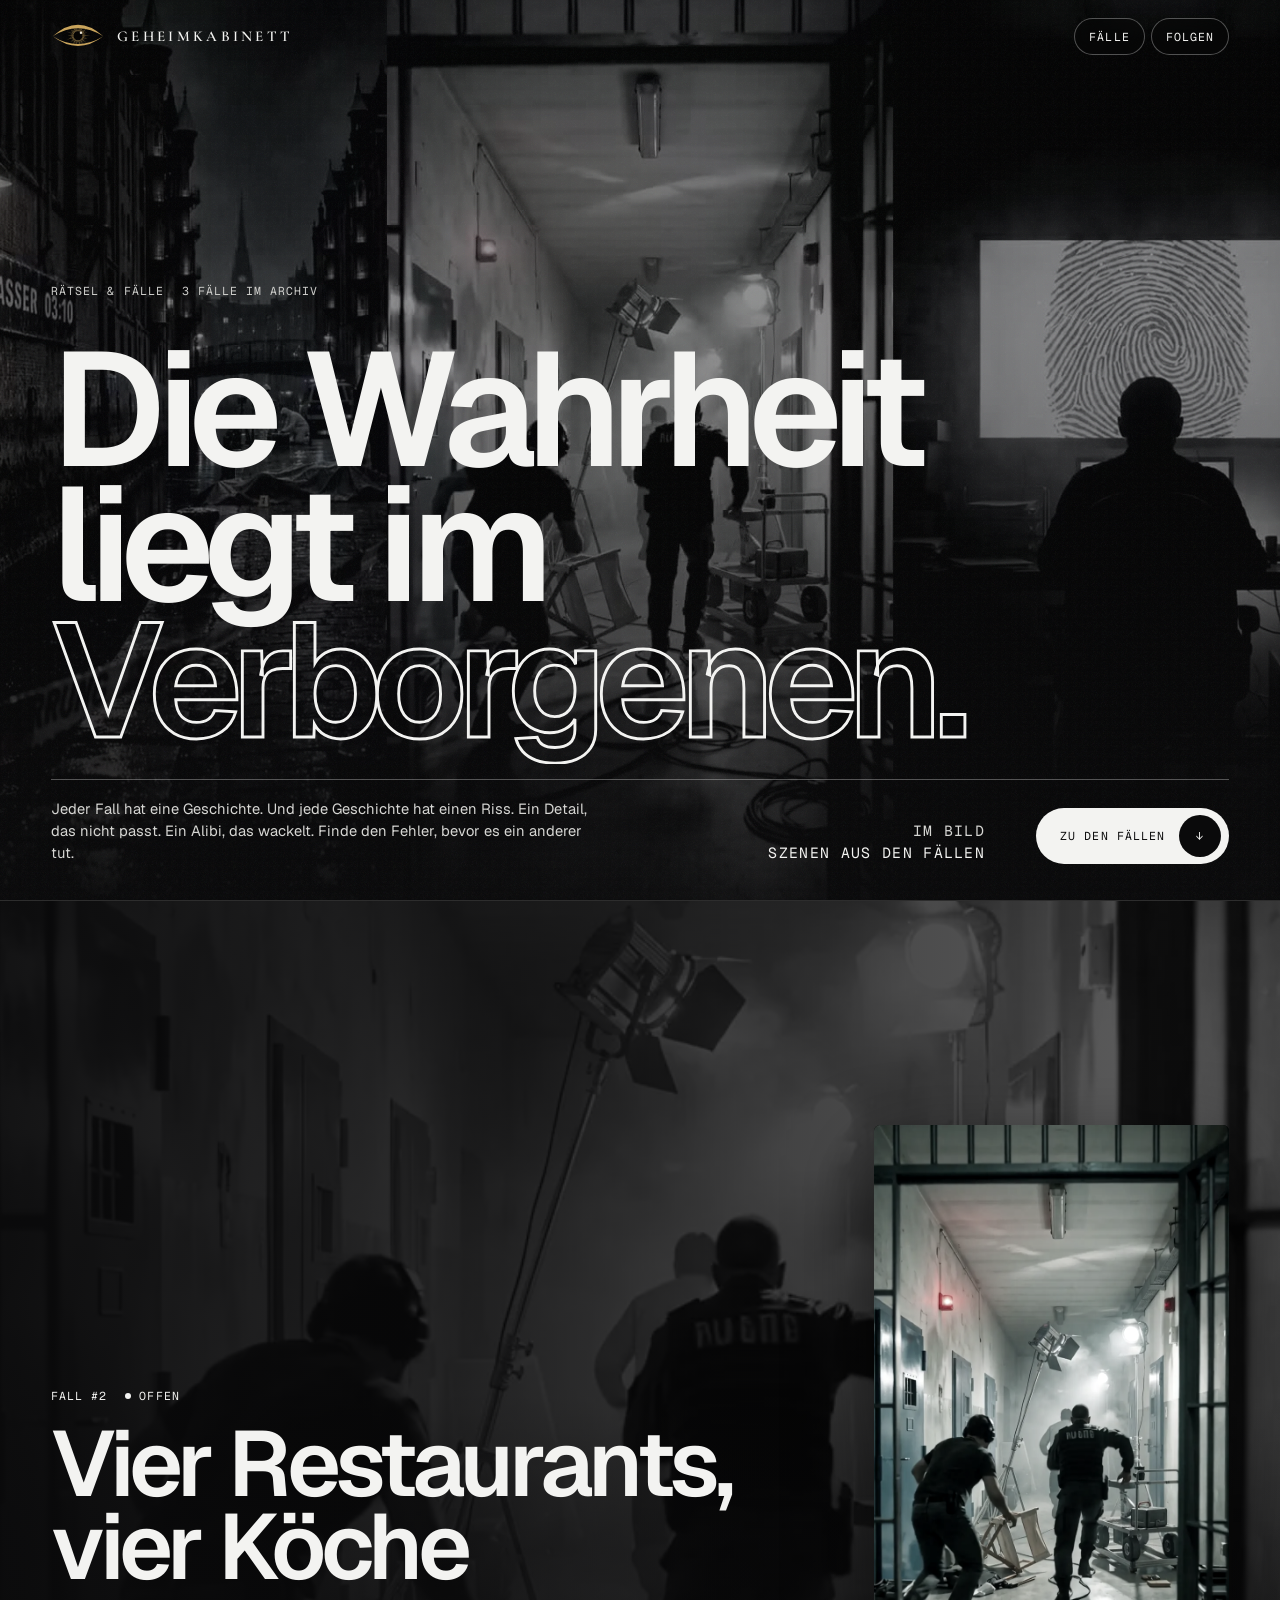
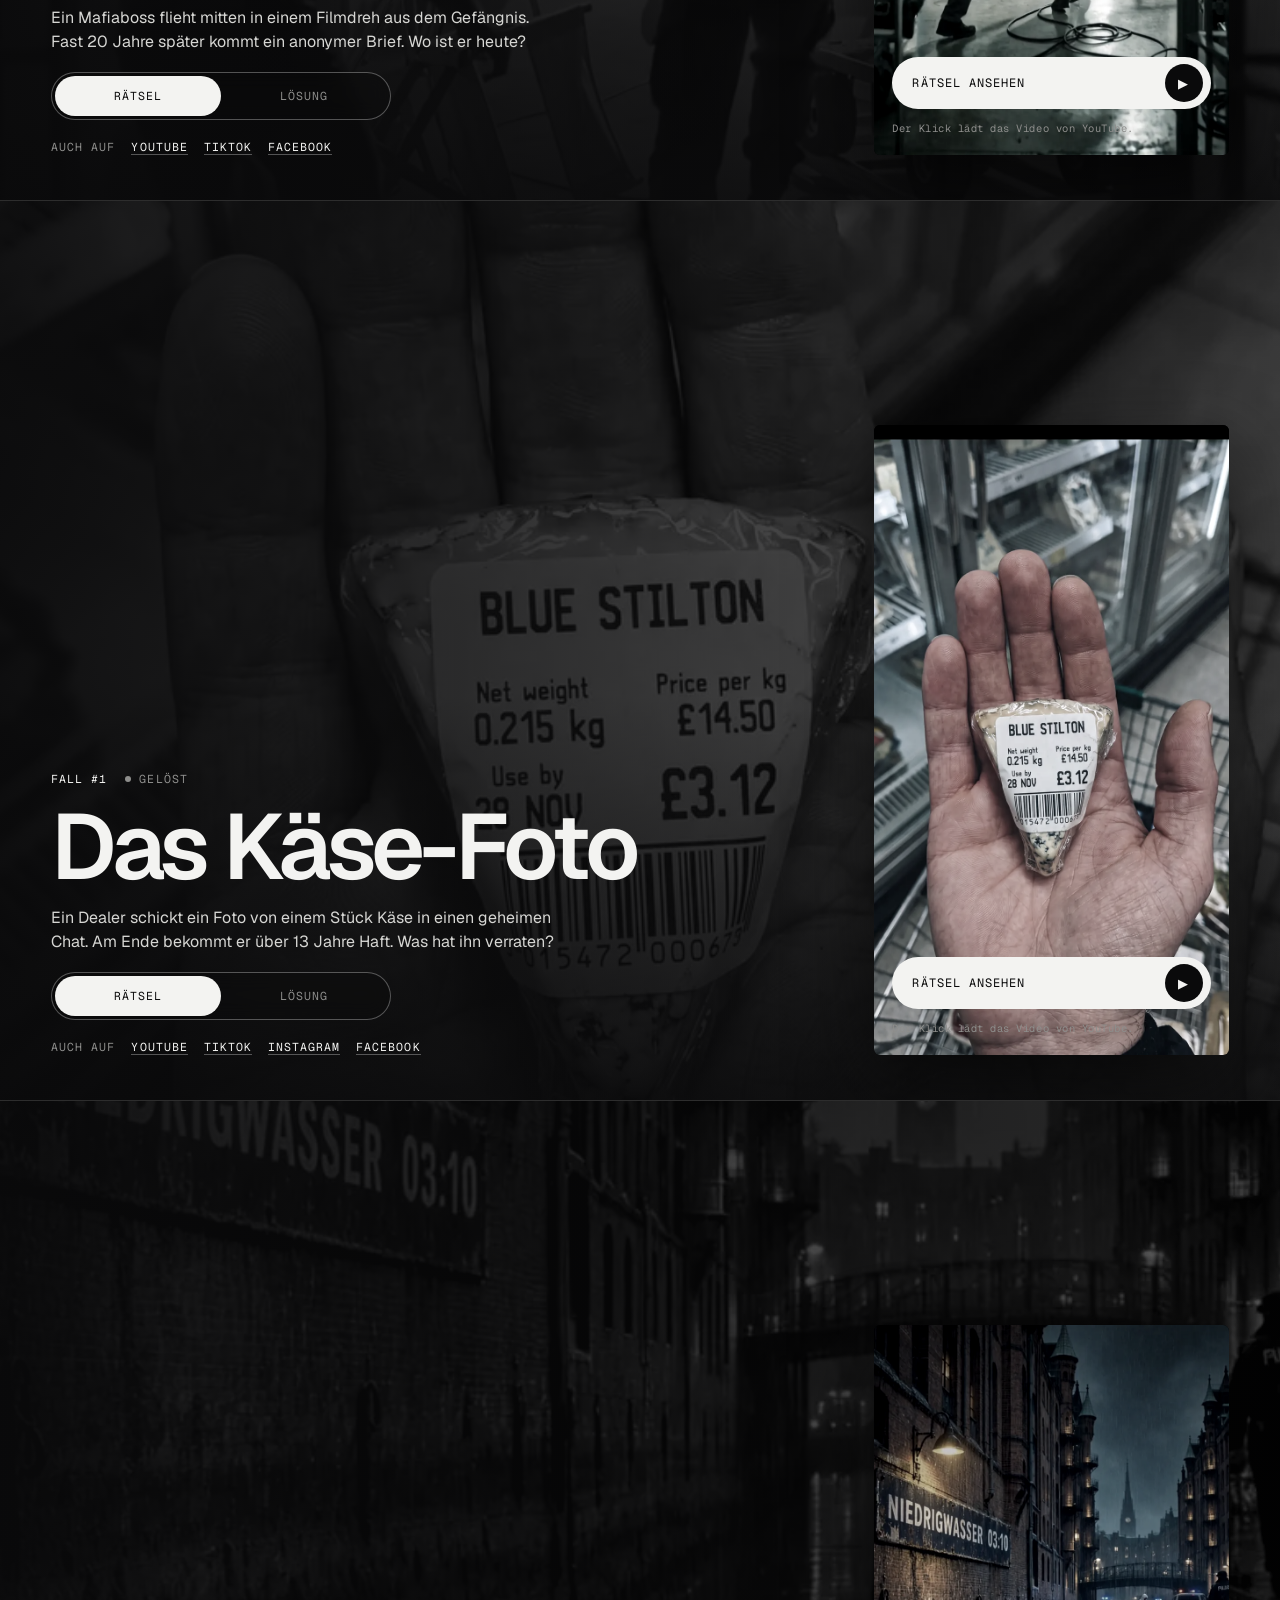
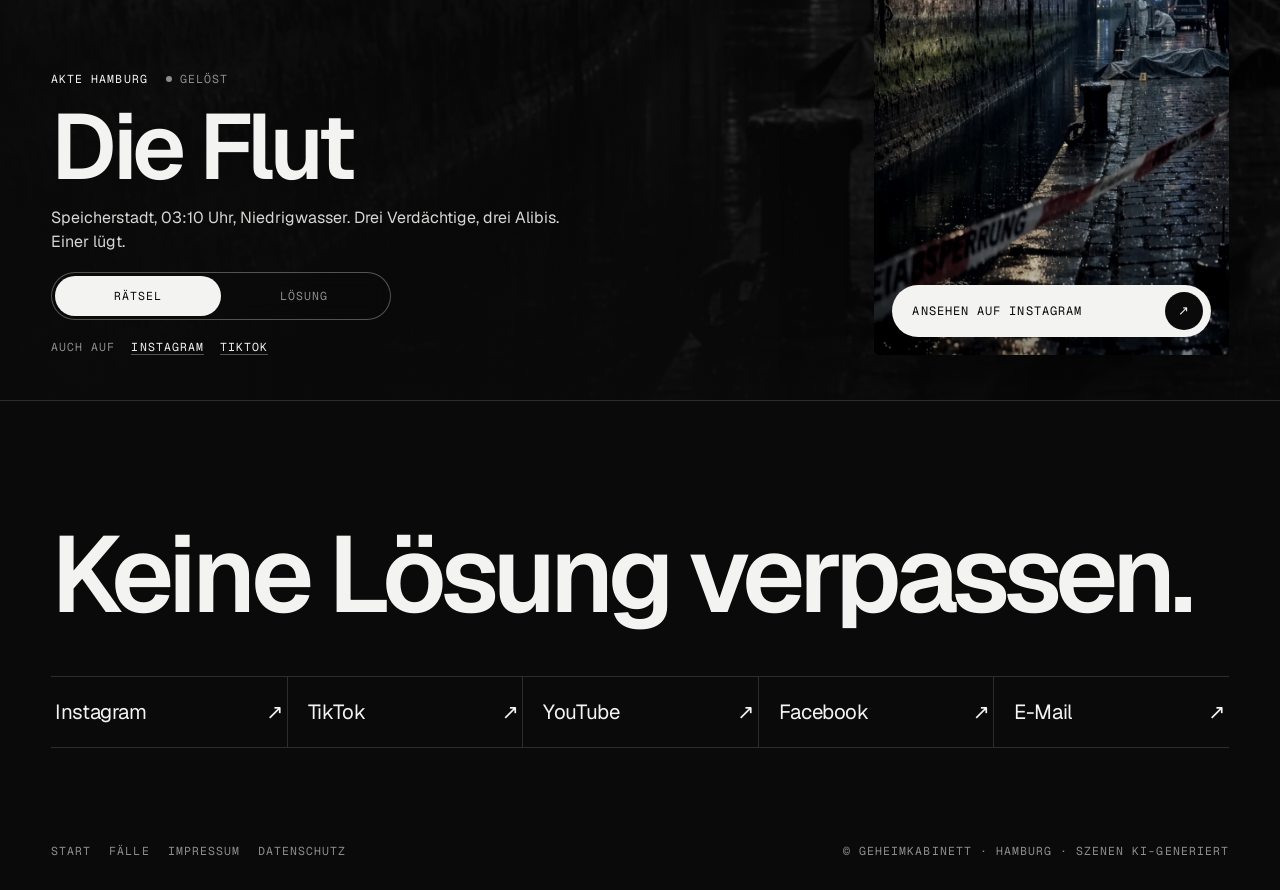
==== test/index.html @ 4798b8d3 "Testfassung des neuen Designs unter /test/ (nicht verlinkt, noindex) Co-Authored-By: Claude Fable 5." ====
<!doctype html>
<html lang="de">
<head>
<meta charset="utf-8">
<meta name="viewport" content="width=device-width, initial-scale=1, viewport-fit=cover">
<title>Geheimkabinett – Jeder Fall ein Rätsel</title>
<meta name="description" content="Die Wahrheit liegt im Verborgenen. Jeder Fall hat eine Geschichte, und jede Geschichte hat einen Riss. Finde den Fehler, bevor es ein anderer tut.">
<meta name="robots" content="noindex,nofollow">
<meta name="theme-color" content="#0A0A0B">
<meta property="og:title" content="Geheimkabinett – Jeder Fall ein Rätsel">
<meta property="og:description" content="Die Wahrheit liegt im Verborgenen. Finde den Fehler, bevor es ein anderer tut.">
<meta property="og:image" content="https://geheimkabinett.de/og.jpg">
<link rel="icon" href="favicon.svg" type="image/svg+xml">
<link rel="preload" href="fonts/geist.woff2" as="font" type="font/woff2" crossorigin>
<link rel="stylesheet" href="site.css">
<link rel="preload" as="image" href="bg-desktop.jpg" media="(min-aspect-ratio:1/1)">
<link rel="preload" as="image" href="bg-mobile.jpg" media="(max-aspect-ratio:1/1)">
<style>
.hero{position:relative;height:100svh;min-height:560px;display:flex;flex-direction:column;justify-content:flex-end;gap:clamp(18px,3.4vh,40px);padding:0 var(--pad) clamp(22px,4vh,44px);overflow:hidden;isolation:isolate}
.hero video,.hero .still{position:absolute;inset:0;width:100%;height:100%;object-fit:cover;z-index:-3}
.hero .still{background:#000 url(bg-mobile.jpg) center/cover}
@media (min-aspect-ratio:1/1){.hero .still{background-image:url(bg-desktop.jpg)}}
.hero::before{content:"";position:absolute;inset:0;z-index:-2;background:linear-gradient(0deg,rgba(10,10,11,.96) 0%,rgba(10,10,11,.5) 46%,rgba(10,10,11,.38) 100%)}
.hero::after{content:"";position:absolute;inset:-50%;z-index:-1;pointer-events:none;opacity:.07;background-image:url("data:image/svg+xml,%3Csvg xmlns='http://www.w3.org/2000/svg' width='160' height='160'%3E%3Cfilter id='n'%3E%3CfeTurbulence baseFrequency='.9' numOctaves='2'/%3E%3C/filter%3E%3Crect width='160' height='160' filter='url(%23n)'/%3E%3C/svg%3E");animation:grain .9s steps(6) infinite}
@keyframes grain{0%{transform:translate(0,0)}20%{transform:translate(-3%,2%)}40%{transform:translate(2%,-3%)}60%{transform:translate(-2%,-2%)}80%{transform:translate(3%,3%)}100%{transform:translate(0,0)}}
.hero .tag{display:flex;gap:18px;color:#CFCFCC}
h1{font-weight:600;font-size:clamp(46px,min(12.6vw,19vh),230px);line-height:.84;letter-spacing:-.06em;margin:0}
h1 .l{display:block;overflow:hidden;padding-bottom:.1em;margin-bottom:-.1em}
h1 .l>span{display:block;transform:translateY(108%);animation:rise 1s cubic-bezier(.2,.8,.2,1) forwards}
h1 .l:nth-child(2)>span{animation-delay:.1s}h1 .l:nth-child(3)>span{animation-delay:.2s}
h1 em{font-style:normal;color:transparent;-webkit-text-stroke:.018em var(--ink)}
@keyframes rise{to{transform:none}}
.hero-foot{display:grid;grid-template-columns:minmax(0,34em) 1fr auto;gap:20px clamp(20px,4vw,60px);align-items:end;padding-top:18px;border-top:1px solid var(--line-2)}
.hero-foot p{margin:0;color:#D6D6D3;font-size:clamp(14.5px,1.15vw,17px)}
.now{justify-self:end;text-align:right;color:var(--mute)}
.now b{display:block;font-weight:400;color:var(--ink)}
.go{display:inline-flex;align-items:center;gap:14px;min-height:56px;padding:0 8px 0 24px;border-radius:99px;background:var(--ink);color:var(--bg);text-decoration:none;white-space:nowrap}
.go i{display:grid;place-items:center;width:42px;height:42px;border-radius:50%;background:var(--bg);color:var(--ink);font-style:normal;transition:transform .25s}
.go:hover i{transform:translateY(3px)}
@media (max-width:860px){.hero-foot{grid-template-columns:1fr}.now{display:none}.go{justify-content:space-between}}
</style>
</head>
<body>
<header class="bar">
  <a class="brand" href="index.html" aria-label="Geheimkabinett – Startseite"><svg class="eye" id="eye" viewBox="0 36 200 130" aria-hidden="true">
      <g class="lidgroup" id="lid">
        <clipPath id="almond"><path d="M6 100 Q100 40 194 100 Q100 158 6 100 Z"/></clipPath>
        <g clip-path="url(#almond)"><g class="look" id="look"><g class="iris">
          <polygon points="116.97,97.04 145.00,98.00 116.97,98.96" fill="#C9A45C"/><polygon points="116.88,100.00 131.91,103.63 116.55,101.90" fill="#C9A45C"/><polygon points="116.28,102.90 137.02,111.48 115.62,104.71" fill="#C9A45C"/><polygon points="115.18,105.65 125.63,112.80 114.22,107.32" fill="#C9A45C"/><polygon points="113.62,108.17 134.47,126.93 112.38,109.65" fill="#C9A45C"/><polygon points="111.65,110.38 120.83,122.82 110.17,111.62" fill="#C9A45C"/><polygon points="109.32,112.22 119.70,132.12 107.65,113.18" fill="#C9A45C"/><polygon points="106.71,113.62 110.12,125.81 104.90,114.28" fill="#C9A45C"/><polygon points="103.90,114.55 107.81,142.32 102.00,114.88" fill="#C9A45C"/><polygon points="100.96,114.97 100.00,130.40 99.04,114.97" fill="#C9A45C"/><polygon points="98.00,114.88 93.16,136.80 96.10,114.55" fill="#C9A45C"/><polygon points="95.10,114.28 89.88,125.81 93.29,113.62" fill="#C9A45C"/><polygon points="92.35,113.18 77.50,136.97 90.68,112.22" fill="#C9A45C"/><polygon points="89.83,111.62 79.17,122.82 88.35,110.38" fill="#C9A45C"/><polygon points="87.62,109.65 69.82,123.33 86.38,108.17" fill="#C9A45C"/><polygon points="85.78,107.32 74.37,112.80 84.82,105.65" fill="#C9A45C"/><polygon points="84.38,104.71 57.71,113.39 83.72,102.90" fill="#C9A45C"/><polygon points="83.45,101.90 68.09,103.63 83.12,100.00" fill="#C9A45C"/><polygon points="83.03,98.96 60.60,98.00 83.03,97.04" fill="#C9A45C"/><polygon points="83.12,96.00 70.85,92.86 83.45,94.10" fill="#C9A45C"/><polygon points="83.72,93.10 57.71,82.61 84.38,91.29" fill="#C9A45C"/><polygon points="84.82,90.35 71.94,81.80 85.78,88.68" fill="#C9A45C"/><polygon points="86.38,87.83 69.82,72.67 87.62,86.35" fill="#C9A45C"/><polygon points="88.35,85.62 80.97,75.33 89.83,84.38" fill="#C9A45C"/><polygon points="90.68,83.78 77.50,59.03 92.35,82.82" fill="#C9A45C"/><polygon points="93.29,82.38 88.92,67.55 95.10,81.72" fill="#C9A45C"/><polygon points="96.10,81.45 93.16,59.20 98.00,81.12" fill="#C9A45C"/><polygon points="99.04,81.03 100.00,68.40 100.96,81.03" fill="#C9A45C"/><polygon points="102.00,81.12 107.81,53.68 103.90,81.45" fill="#C9A45C"/><polygon points="104.90,81.72 111.08,67.55 106.71,82.38" fill="#C9A45C"/><polygon points="107.65,82.82 119.70,63.88 109.32,83.78" fill="#C9A45C"/><polygon points="110.17,84.38 119.03,75.33 111.65,85.62" fill="#C9A45C"/><polygon points="112.38,86.35 134.47,69.07 113.62,87.83" fill="#C9A45C"/><polygon points="114.22,88.68 128.06,81.80 115.18,90.35" fill="#C9A45C"/><polygon points="115.62,91.29 137.02,84.52 116.28,93.10" fill="#C9A45C"/><polygon points="116.55,94.10 129.15,92.86 116.88,96.00" fill="#C9A45C"/>
          <circle cx="100" cy="98" r="14" fill="#050403"/>
          <circle cx="111" cy="87" r="4.5" fill="#ECE6D9"/>
        </g></g></g>
        <path class="lidp" d="M6 100 Q100 14 194 100 Q100 40 6 100 Z" fill="#C9A45C"/>
        <path class="lidp" d="M6 100 Q100 172 194 100 Q100 158 6 100 Z" fill="#C9A45C"/>
      </g>
    </svg><b>GEHEIMKABINETT</b></a>
  <nav class="mono"><a href="faelle.html">Fälle</a><a href="index.html#folgen">Folgen</a></nav>
</header>
<main>
<section class="hero" id="hero">
  <div class="still"></div>
  <video id="bg" muted loop playsinline preload="none" aria-hidden="true"></video>
  <p class="tag mono"><span>Rätsel &amp; Fälle</span><span id="count"></span></p>
  <h1><span class="l"><span>Die Wahrheit</span></span><span class="l"><span>liegt im</span></span><span class="l"><span><em>Verborgenen.</em></span></span></h1>
  <div class="hero-foot">
    <p>Jeder Fall hat eine Geschichte. Und jede Geschichte hat einen Riss. Ein Detail, das nicht passt. Ein Alibi, das wackelt. Finde den Fehler, bevor es ein anderer tut.</p>
    <p class="now mono" aria-hidden="true">Im Bild<b>Szenen aus den Fällen</b></p>
    <a class="go mono" href="#faelle">Zu den Fällen<i aria-hidden="true">↓</i></a>
  </div>
</section>
<div id="faelle"></div>
<section class="follow" id="folgen">
  <h2>Keine Lösung verpassen.</h2>
  <ul>
    <li><a href="https://www.instagram.com/geheimkabinett/" rel="noopener">Instagram<span aria-hidden="true">↗</span></a></li>
    <li><a href="https://www.tiktok.com/@geheimkabinett" rel="noopener">TikTok<span aria-hidden="true">↗</span></a></li>
    <li><a href="https://www.youtube.com/@geheimkabinett" rel="noopener">YouTube<span aria-hidden="true">↗</span></a></li>
    <li><a href="https://www.facebook.com/geheimkabinett/" rel="noopener">Facebook<span aria-hidden="true">↗</span></a></li>
    <li><a href="mailto:hallo@geheimkabinett.de">E-Mail<span aria-hidden="true">↗</span></a></li>
  </ul>
</section>
</main>
<footer class="mono">
  <span><a href="index.html">Start</a><a href="faelle.html">Fälle</a><a href="impressum.html">Impressum</a><a href="datenschutz.html">Datenschutz</a></span>
  <span>© Geheimkabinett · Hamburg · Szenen KI-generiert</span>
</footer>
<script src="faelle.js"></script>
<script>
renderFaelle(document.getElementById('faelle'));
document.getElementById('count').textContent=FAELLE.length+' Fälle im Archiv';
initEye();
(function(){ // Hintergrundfilm: passend zum Format, nur wenn Bewegung erwünscht
  var v=document.getElementById('bg');
  if(window.matchMedia('(prefers-reduced-motion: reduce)').matches||(navigator.connection&&navigator.connection.saveData)){v.remove();return;}
  v.src=window.matchMedia('(min-aspect-ratio:1/1)').matches?'bg-desktop.mp4':'bg-mobile.mp4';
  v.play().catch(function(){});
})();
</script>
</body>
</html>
---- test/site.css ----
@font-face{font-family:"Geist";font-weight:100 900;font-display:swap;src:url(fonts/geist.woff2) format("woff2")}
@font-face{font-family:"Geist Mono";font-weight:400;font-display:swap;src:url(fonts/geist-mono.woff2) format("woff2")}
@font-face{font-family:"Cormorant Garamond";font-weight:600;font-display:swap;src:url(fonts/cormorant-600.woff2) format("woff2")}
:root{--bg:#0A0A0B;--ink:#F3F3F1;--mute:#8E8E8C;--line:rgba(255,255,255,.14);--line-2:rgba(255,255,255,.3);
  --sans:"Geist",system-ui,-apple-system,"Segoe UI",sans-serif;--mono:"Geist Mono",ui-monospace,Menlo,monospace;--pad:clamp(20px,4vw,56px)}
*{box-sizing:border-box}
html{-webkit-text-size-adjust:100%;scroll-behavior:smooth}
body{margin:0;background:var(--bg);color:var(--ink);font-family:var(--sans);font-size:16px;line-height:1.5;-webkit-font-smoothing:antialiased}
a{color:inherit}
::selection{background:var(--ink);color:var(--bg)}
.mono{font-family:var(--mono);font-size:11.5px;letter-spacing:.09em;text-transform:uppercase}
.mute{color:var(--mute)}
.wrap{padding-inline:var(--pad)}

/* Kopfzeile: liegt über allem, ohne Fläche */
.bar{position:fixed;inset:0 0 auto 0;z-index:50;display:flex;align-items:center;justify-content:space-between;gap:16px;padding:18px var(--pad);pointer-events:none}
.bar>*{pointer-events:auto}
.brand{display:flex;align-items:center;gap:12px;text-decoration:none}
.brand svg,.brand img{width:54px;height:35px;display:block}
.brand b{font-family:"Cormorant Garamond",Georgia,serif;font-weight:600;font-size:15px;letter-spacing:.22em}
.bar nav{display:flex;gap:6px}
.bar nav a{text-decoration:none;padding:9px 14px;border:1px solid var(--line-2);border-radius:99px;background:rgba(10,10,11,.35);-webkit-backdrop-filter:blur(10px);backdrop-filter:blur(10px);transition:background .2s,color .2s}
.bar nav a:hover,.bar nav a[aria-current]{background:var(--ink);color:var(--bg)}
.eye{cursor:pointer;outline:none;-webkit-tap-highlight-color:transparent}
.lidgroup{transform-box:view-box;transform-origin:100px 100px;transition:transform .22s cubic-bezier(.5,0,.3,1)}
.lidgroup.shut{transform:scaleY(.06)}
.lidgroup.blink{animation:blink .3s ease-in-out}
.look{transition:transform .3s cubic-bezier(.2,.8,.3,1)}
@keyframes blink{0%,100%{transform:scaleY(1)}45%{transform:scaleY(.06)}}

/* Fall als bildfüllende Tafel */
.case{position:relative;min-height:100svh;display:grid;grid-template-columns:minmax(0,1fr) auto;gap:clamp(24px,5vw,80px);align-items:end;padding:96px var(--pad) clamp(28px,5vh,56px);overflow:hidden;isolation:isolate;border-top:1px solid var(--line);background:var(--bg);scroll-margin-top:0}
.case .back{position:absolute;inset:0;z-index:-2;background-size:cover;background-position:center;filter:grayscale(1) contrast(1.1) brightness(.5);transform:scale(1.04);transition:filter .8s,transform 1.4s cubic-bezier(.2,.7,.2,1)}
.case::before{content:"";position:absolute;inset:0;z-index:-1;background:linear-gradient(90deg,rgba(10,10,11,.92) 0%,rgba(10,10,11,.55) 55%,rgba(10,10,11,.25) 100%),linear-gradient(0deg,rgba(10,10,11,.85),transparent 45%)}
.case:hover .back{filter:grayscale(.75) contrast(1.1) brightness(.5);transform:scale(1)}
.info{display:flex;flex-direction:column;gap:clamp(12px,2vh,22px);min-width:0;max-width:760px}
.info .top{display:flex;gap:18px;align-items:center}
.state::before{content:"";display:inline-block;width:6px;height:6px;border-radius:50%;background:var(--ink);margin-right:8px;vertical-align:1px}
.state.done{color:var(--mute)}.state.done::before{background:var(--mute)}
.case h2{font-weight:600;font-size:clamp(40px,7.2vw,124px);line-height:.9;letter-spacing:-.05em;margin:0;text-wrap:balance}
.case .teaser{max-width:32em;margin:0;font-size:clamp(15px,1.25vw,19px);color:#D6D6D3}
.switch{position:relative;display:inline-grid;grid-template-columns:1fr 1fr;width:min(100%,340px);border:1px solid var(--line-2);border-radius:99px;padding:3px;background:rgba(10,10,11,.4);-webkit-backdrop-filter:blur(10px);backdrop-filter:blur(10px)}
.switch button{position:relative;z-index:1;appearance:none;border:0;background:none;font:inherit;letter-spacing:inherit;text-transform:inherit;color:var(--mute);min-height:40px;border-radius:99px;cursor:pointer;transition:color .2s}
.switch button[aria-selected="true"]{color:var(--bg)}
.switch button:focus-visible{outline:2px solid var(--ink);outline-offset:2px}
.switch::before{content:"";position:absolute;top:3px;bottom:3px;left:3px;width:calc(50% - 3px);border-radius:99px;background:var(--ink);transition:transform .28s cubic-bezier(.6,0,.2,1)}
.case[data-view="loesung"] .switch::before{transform:translateX(100%)}
.where{display:flex;flex-wrap:wrap;gap:4px 16px;margin:0;padding:0;list-style:none;color:var(--mute)}
.where a{color:var(--ink);text-decoration:none;border-bottom:1px solid var(--line-2)}
.where a:hover{border-color:var(--ink)}

/* Hochformat-Bühne */
.stage{position:relative;height:clamp(380px,70svh,720px);aspect-ratio:9/16;border-radius:6px;overflow:hidden;background:#000;box-shadow:0 30px 80px rgba(0,0,0,.6)}
.pane{position:absolute;inset:0;display:flex;flex-direction:column;justify-content:flex-end;gap:12px;padding:18px;opacity:0;visibility:hidden;transition:opacity .3s,visibility 0s .3s}
.case[data-view="raetsel"] .pane.raetsel,.case[data-view="loesung"] .pane.loesung{opacity:1;visibility:visible;transition:opacity .3s}
.pane .pic{position:absolute;inset:0;background-size:cover;background-position:center;filter:grayscale(.55) contrast(1.05);transition:filter .5s,transform .8s cubic-bezier(.2,.7,.2,1)}
.pane.raetsel:hover .pic{filter:none;transform:scale(1.03)}
.pane.raetsel::after{content:"";position:absolute;inset:0;background:linear-gradient(0deg,rgba(0,0,0,.72),transparent 48%);pointer-events:none}
.pane.loesung{background:#111112;justify-content:center;padding:26px}
.pane>*{position:relative;z-index:1}
.pane h3{font-weight:600;font-size:26px;line-height:1.02;letter-spacing:-.035em;margin:0}
.pane p{margin:0;font-size:15px;color:#D6D6D3}
.pane .note{font-family:var(--mono);font-size:10.5px;letter-spacing:.05em;color:var(--mute)}
.play{appearance:none;display:flex;align-items:center;justify-content:space-between;gap:14px;width:100%;min-height:52px;padding:0 8px 0 20px;border:0;border-radius:99px;background:var(--ink);color:var(--bg);font-family:var(--mono);font-size:12px;letter-spacing:.09em;text-transform:uppercase;text-decoration:none;cursor:pointer;transition:transform .15s,background .2s}
.play i{display:grid;place-items:center;width:38px;height:38px;border-radius:50%;background:var(--bg);color:var(--ink);font-style:normal;font-size:13px;transition:transform .25s}
.play:hover i{transform:scale(1.1)}.play:active{transform:scale(.98)}
.play.line{background:transparent;color:var(--ink);border:1px solid var(--line-2)}.play.line i{background:var(--ink);color:var(--bg)}
.stage iframe{position:absolute;inset:0;width:100%;height:100%;border:0;background:#000;z-index:3}
.shut{width:84px;height:auto;display:block;margin-bottom:6px}

/* Abschluss */
.follow{padding:clamp(72px,14vh,160px) var(--pad) clamp(40px,8vh,80px);border-top:1px solid var(--line)}
.follow h2{font-weight:600;font-size:clamp(40px,8.4vw,150px);line-height:.88;letter-spacing:-.055em;margin:0 0 clamp(28px,6vh,64px);text-wrap:balance}
.follow ul{display:grid;grid-template-columns:repeat(auto-fit,minmax(170px,1fr));gap:0;margin:0;padding:0;list-style:none;border-top:1px solid var(--line)}
.follow a{display:flex;justify-content:space-between;align-items:center;padding:20px 4px;border-bottom:1px solid var(--line);text-decoration:none;font-size:clamp(18px,1.6vw,24px);letter-spacing:-.02em;transition:padding .25s,background .2s}
.follow a span{transition:transform .25s}
.follow a:hover{padding-inline:14px;background:rgba(255,255,255,.05)}.follow a:hover span{transform:translate(3px,-3px)}
@media (min-width:900px){.follow li+li a{border-left:1px solid var(--line);padding-left:20px}}
footer{display:flex;flex-wrap:wrap;justify-content:space-between;gap:10px 24px;padding:22px var(--pad) 30px;color:var(--mute)}
footer a{text-decoration:none;margin-right:18px}footer a:hover{color:var(--ink)}

/* Rechtstexte */
.legal{max-width:760px;margin:0 auto;padding:120px var(--pad) 72px}
.legal h1{font-weight:600;font-size:clamp(40px,7vw,84px);letter-spacing:-.05em;line-height:.95;margin:0 0 32px}
.legal h2{font-weight:600;font-size:21px;letter-spacing:-.02em;margin:36px 0 8px}
.legal p{color:#D6D6D3}.legal a{text-decoration:underline;text-underline-offset:3px}

@media (max-width:860px){
  .brand b{display:none}
  .case{grid-template-columns:1fr;align-items:start;gap:22px;padding-top:88px}
  .case::before{background:linear-gradient(0deg,rgba(10,10,11,.95) 30%,rgba(10,10,11,.6))}
  .stage{height:auto;width:100%;max-width:420px}
  .follow ul{grid-template-columns:1fr}
}
@media (prefers-reduced-motion:reduce){html{scroll-behavior:auto}*{transition:none!important;animation:none!important}}
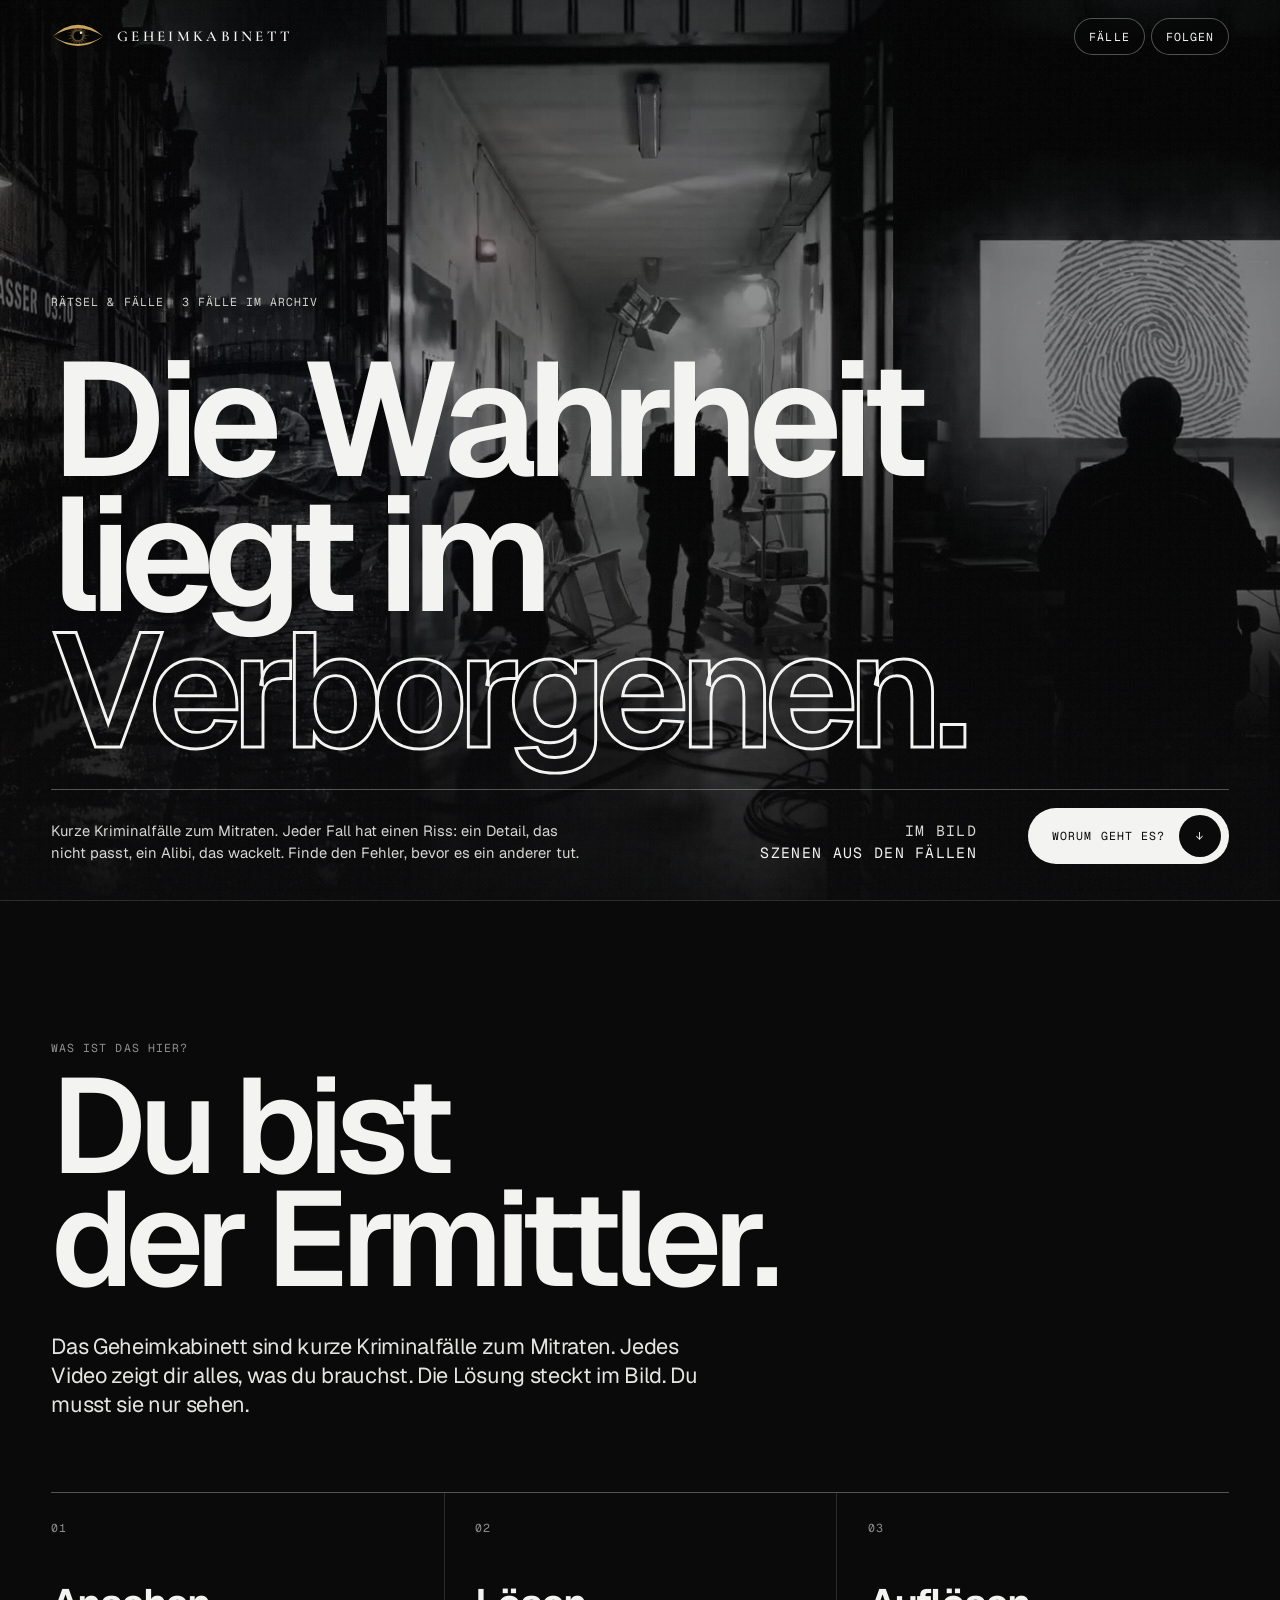
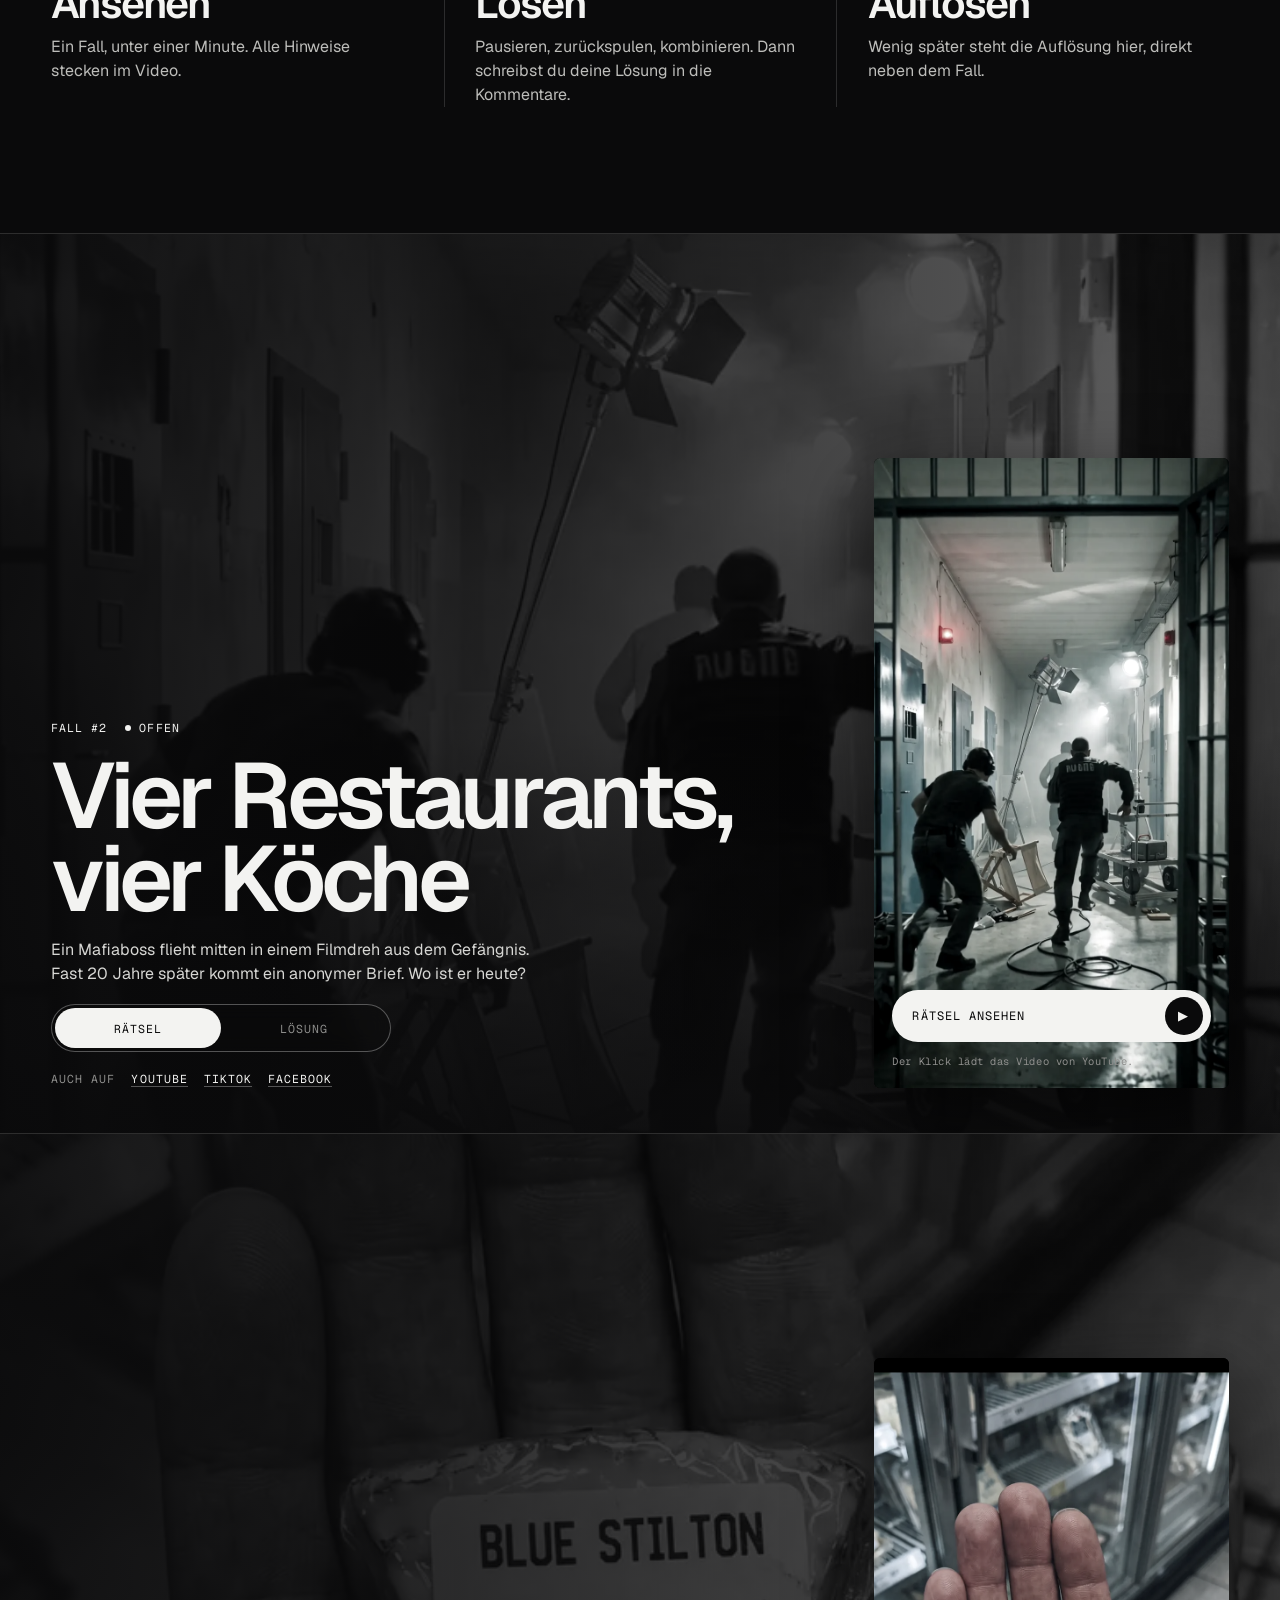
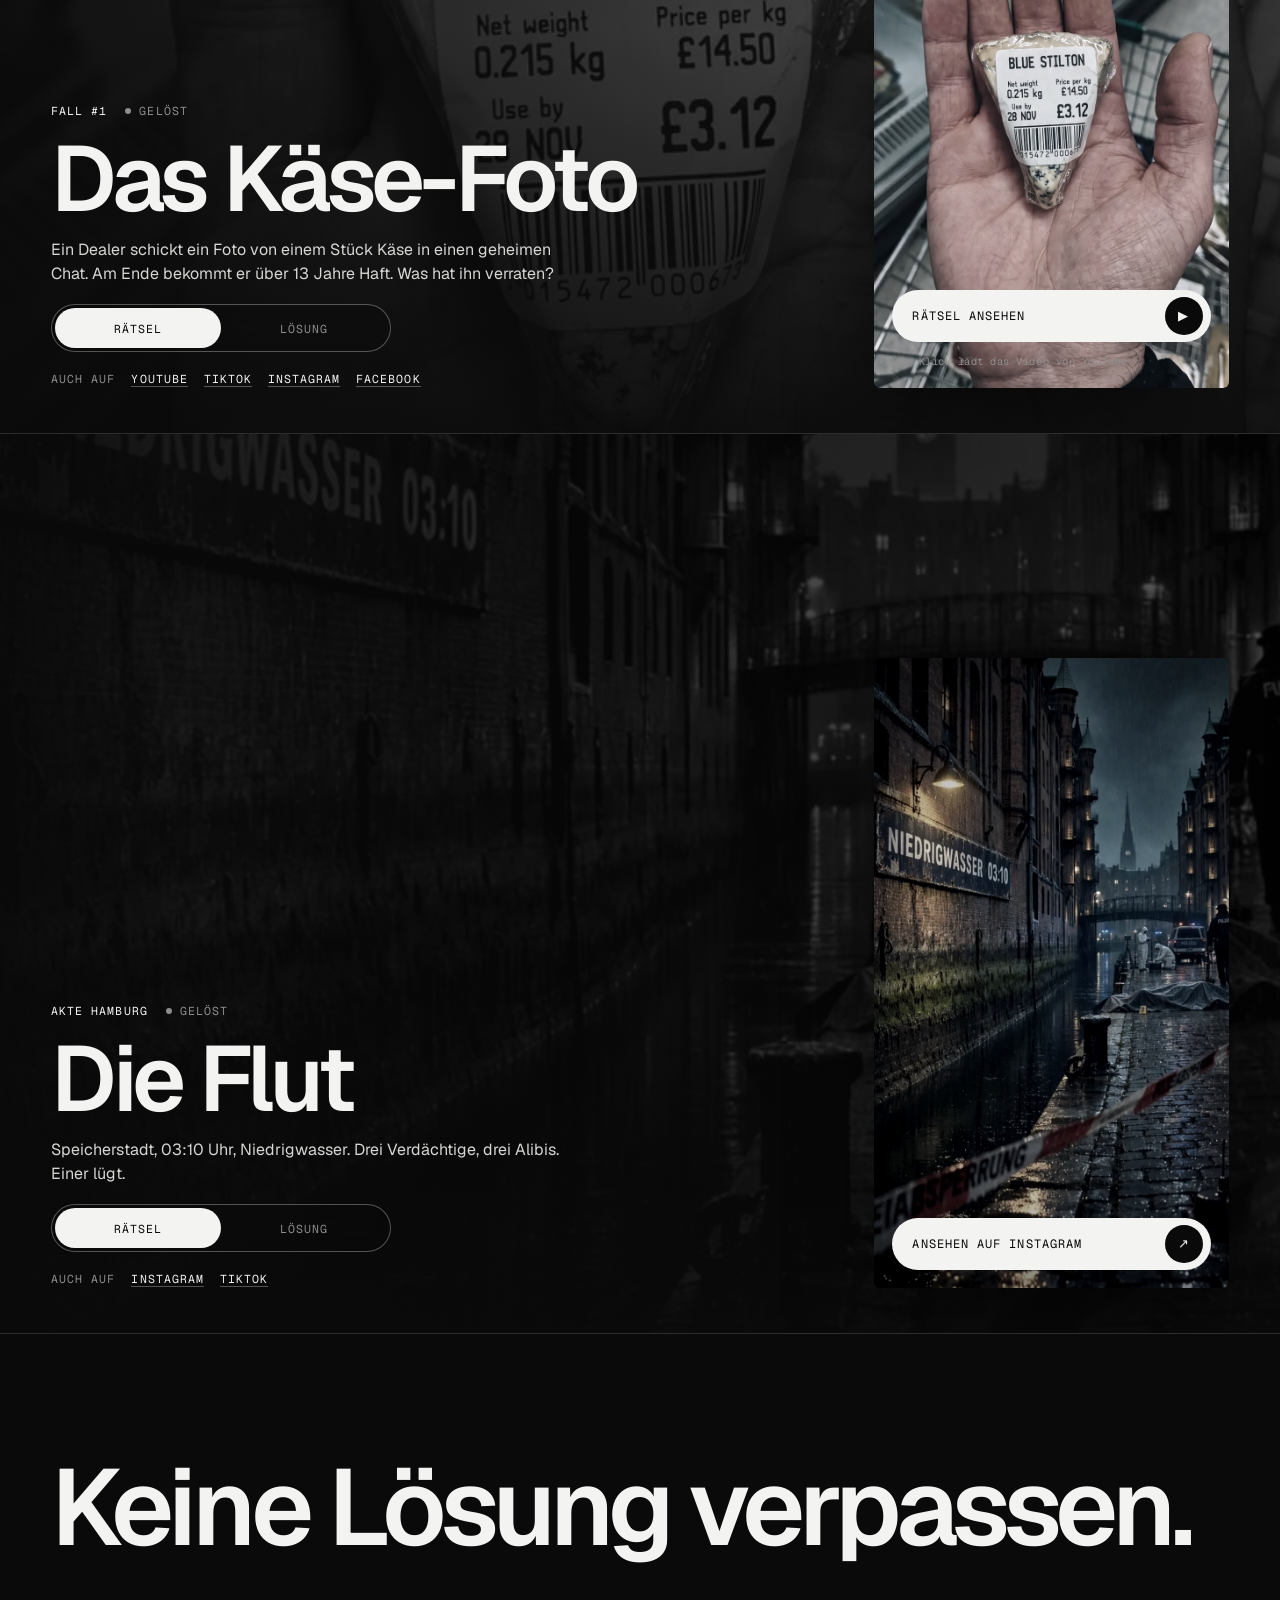
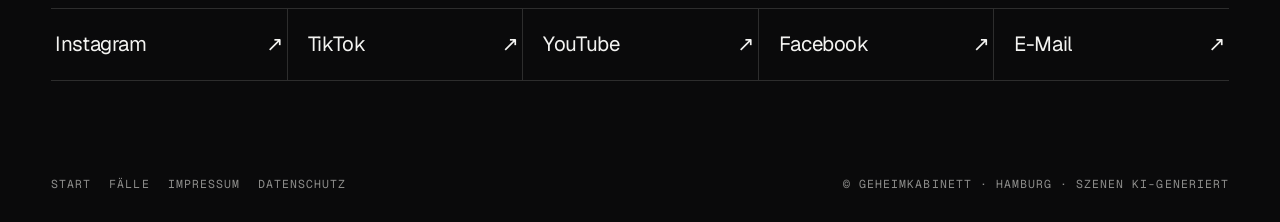
==== commit 68f60ea2: "Testfassung aktualisiert: Erklär-Abschnitt, Filmstart, Zwinkern Co-Authored-By: Claude Fable 5.2 <no" ====
--- a/test/index.html
+++ b/test/index.html
@@ -37,6 +37,15 @@
 .go{display:inline-flex;align-items:center;gap:14px;min-height:56px;padding:0 8px 0 24px;border-radius:99px;background:var(--ink);color:var(--bg);text-decoration:none;white-space:nowrap}
 .go i{display:grid;place-items:center;width:42px;height:42px;border-radius:50%;background:var(--bg);color:var(--ink);font-style:normal;transition:transform .25s}
 .go:hover i{transform:translateY(3px)}
+.what{padding:clamp(72px,14vh,170px) var(--pad);border-top:1px solid var(--line)}
+.what h2{font-weight:600;font-size:clamp(48px,10.5vw,190px);line-height:.84;letter-spacing:-.06em;margin:14px 0 0}
+.what .lead{max-width:30em;margin:clamp(22px,4vh,44px) 0 0;font-size:clamp(17px,1.7vw,26px);line-height:1.35;letter-spacing:-.015em;color:#E4E4E1}
+.what ol{display:grid;grid-template-columns:repeat(3,1fr);gap:0;margin:clamp(40px,8vh,96px) 0 0;padding:0;list-style:none;border-top:1px solid var(--line-2)}
+.what li{padding:22px clamp(16px,2.4vw,36px) 0 0}
+.what li+li{border-left:1px solid var(--line);padding-left:clamp(16px,2.4vw,36px)}
+.what h3{font-weight:600;font-size:clamp(26px,3.2vw,52px);letter-spacing:-.045em;line-height:1;margin:clamp(18px,5vh,64px) 0 10px}
+.what li p{margin:0;color:#BDBDBA;max-width:22em}
+@media (max-width:860px){.what ol{grid-template-columns:1fr}.what li+li{border-left:0;padding-left:0;border-top:1px solid var(--line);margin-top:22px}.what h3{margin-top:14px}}
 @media (max-width:860px){.hero-foot{grid-template-columns:1fr}.now{display:none}.go{justify-content:space-between}}
 </style>
 </head>
@@ -59,14 +68,24 @@
 <main>
 <section class="hero" id="hero">
   <div class="still"></div>
-  <video id="bg" muted loop playsinline preload="none" aria-hidden="true"></video>
+  <video id="bg" autoplay muted loop playsinline webkit-playsinline preload="auto" disablepictureinpicture aria-hidden="true"></video>
   <p class="tag mono"><span>Rätsel &amp; Fälle</span><span id="count"></span></p>
   <h1><span class="l"><span>Die Wahrheit</span></span><span class="l"><span>liegt im</span></span><span class="l"><span><em>Verborgenen.</em></span></span></h1>
   <div class="hero-foot">
-    <p>Jeder Fall hat eine Geschichte. Und jede Geschichte hat einen Riss. Ein Detail, das nicht passt. Ein Alibi, das wackelt. Finde den Fehler, bevor es ein anderer tut.</p>
+    <p>Kurze Kriminalfälle zum Mitraten. Jeder Fall hat einen Riss: ein Detail, das nicht passt, ein Alibi, das wackelt. Finde den Fehler, bevor es ein anderer tut.</p>
     <p class="now mono" aria-hidden="true">Im Bild<b>Szenen aus den Fällen</b></p>
-    <a class="go mono" href="#faelle">Zu den Fällen<i aria-hidden="true">↓</i></a>
+    <a class="go mono" href="#was">Worum geht es?<i aria-hidden="true">↓</i></a>
   </div>
+</section>
+<section class="what" id="was">
+  <p class="mono mute">Was ist das hier?</p>
+  <h2>Du bist<br>der Ermittler.</h2>
+  <p class="lead">Das Geheimkabinett sind kurze Kriminalfälle zum Mitraten. Jedes Video zeigt dir alles, was du brauchst. Die Lösung steckt im Bild. Du musst sie nur sehen.</p>
+  <ol>
+    <li><span class="mono mute">01</span><h3>Ansehen</h3><p>Ein Fall, unter einer Minute. Alle Hinweise stecken im Video.</p></li>
+    <li><span class="mono mute">02</span><h3>Lösen</h3><p>Pausieren, zurückspulen, kombinieren. Dann schreibst du deine Lösung in die Kommentare.</p></li>
+    <li><span class="mono mute">03</span><h3>Auflösen</h3><p>Wenig später steht die Auflösung hier, direkt neben dem Fall.</p></li>
+  </ol>
 </section>
 <div id="faelle"></div>
 <section class="follow" id="folgen">
@@ -89,11 +108,17 @@
 renderFaelle(document.getElementById('faelle'));
 document.getElementById('count').textContent=FAELLE.length+' Fälle im Archiv';
 initEye();
-(function(){ // Hintergrundfilm: passend zum Format, nur wenn Bewegung erwünscht
+(function(){ // Hintergrundfilm: passend zum Format; startet notfalls bei der ersten Berührung (z. B. Stromsparmodus)
   var v=document.getElementById('bg');
-  if(window.matchMedia('(prefers-reduced-motion: reduce)').matches||(navigator.connection&&navigator.connection.saveData)){v.remove();return;}
+  if(window.matchMedia('(prefers-reduced-motion: reduce)').matches){v.remove();return;}
+  v.muted=true;v.defaultMuted=true;v.setAttribute('muted','');
   v.src=window.matchMedia('(min-aspect-ratio:1/1)').matches?'bg-desktop.mp4':'bg-mobile.mp4';
-  v.play().catch(function(){});
+  function go(){var p=v.play();if(p&&p.catch)p.catch(function(){});}
+  v.addEventListener('canplay',go,{once:true});go();
+  ['touchstart','pointerdown','scroll','keydown'].forEach(function(ev){
+    window.addEventListener(ev,function h(){if(v.paused)go();if(!v.paused)window.removeEventListener(ev,h);},{passive:true});
+  });
+  document.addEventListener('visibilitychange',function(){if(!document.hidden&&v.paused)go();});
 })();
 </script>
 </body>
